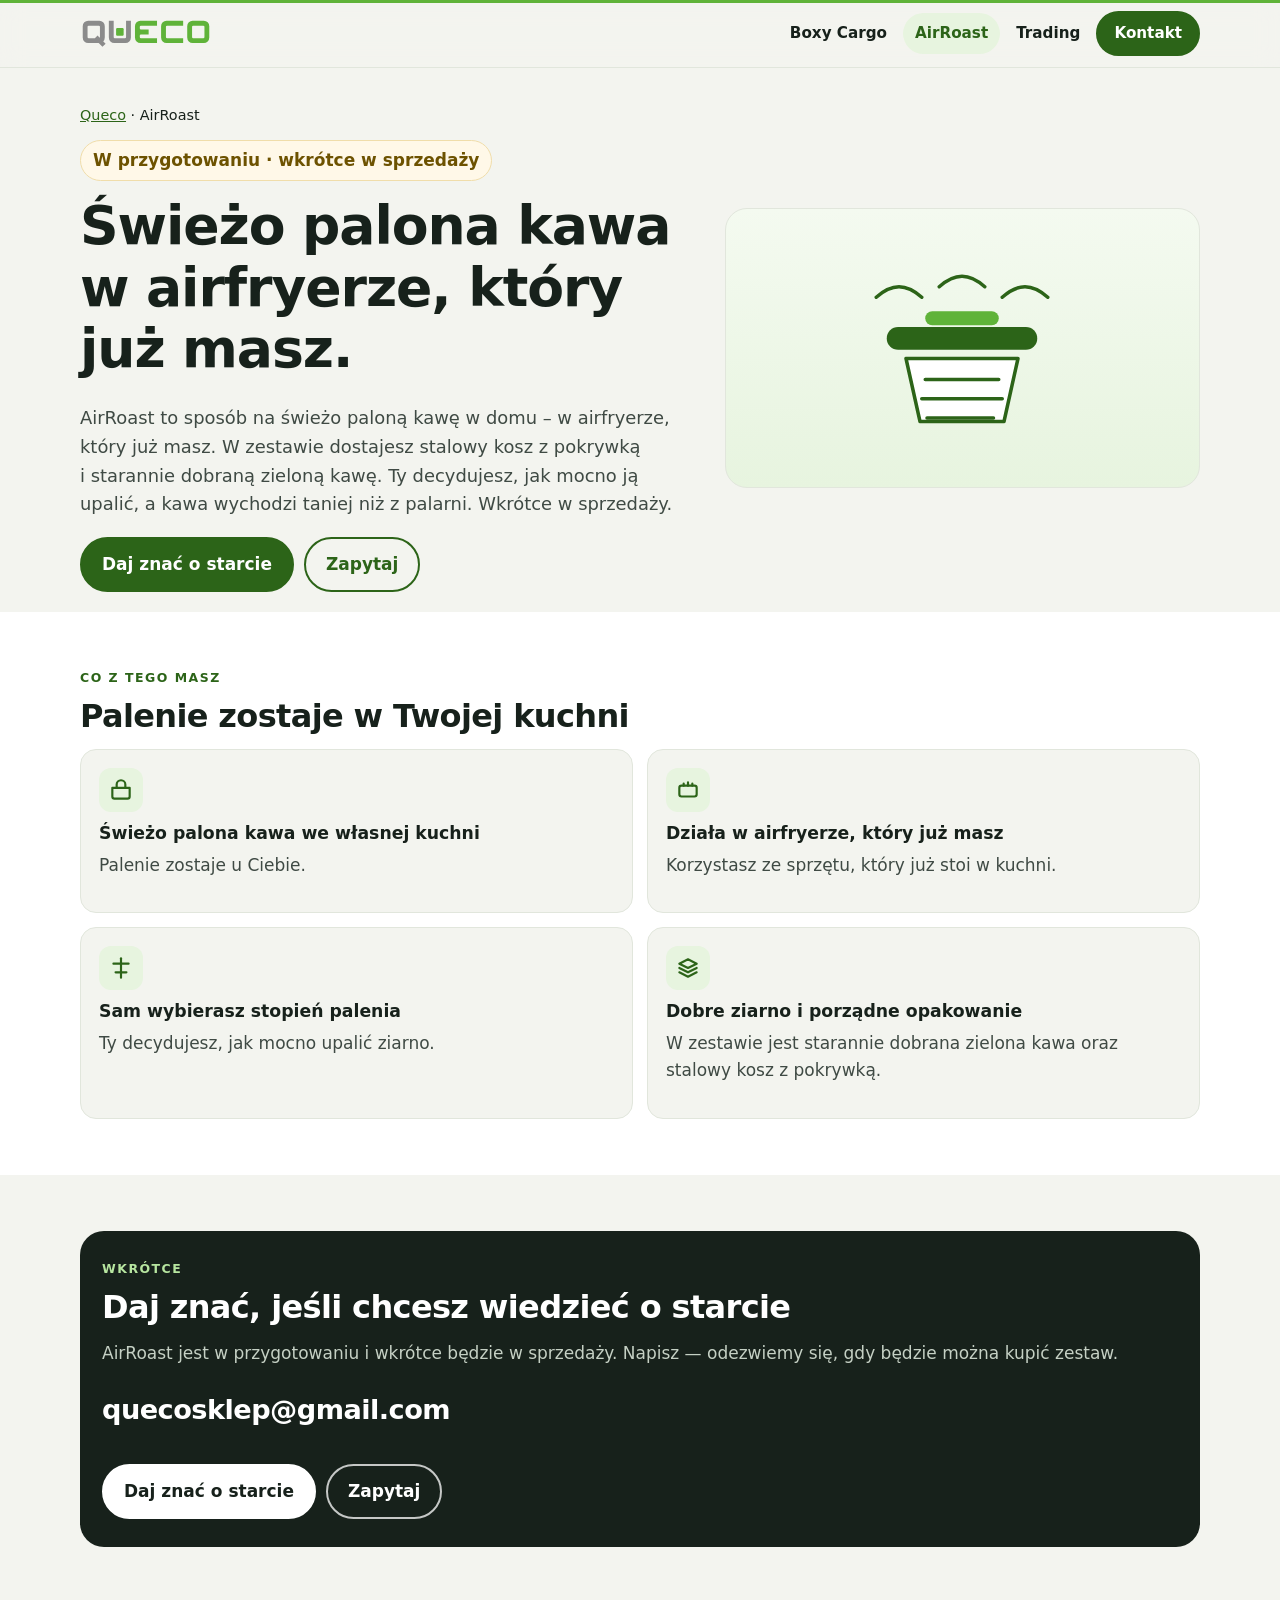
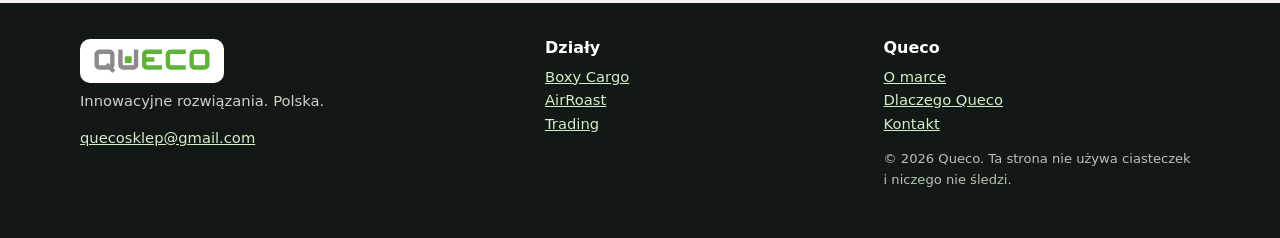
==== airroast.html @ 9209a08d "Przebuduj stronę na markę Queco Strona główna marki oraz trzy działy: Boxy Cargo z dotychczasową ofe" ====
<!doctype html>
<html lang="pl">
<head>
<meta charset="utf-8">
<meta name="viewport" content="width=device-width, initial-scale=1">
<title>AirRoast — świeżo palona kawa w airfryerze | Queco</title>
<meta name="description" content="AirRoast to sposób na świeżo paloną kawę w domu, w airfryerze, który już masz. Zestaw w przygotowaniu. Wkrótce w sprzedaży.">
<meta name="theme-color" content="#5fb339">
<link rel="icon" href="assets/favicon.svg" type="image/svg+xml">
<link rel="stylesheet" href="assets/site.css">
<link rel="canonical" href="https://premiumzadaszenia.github.io/queco/airroast.html">
<meta property="og:title" content="AirRoast | Queco">
<meta property="og:description" content="Świeżo palona kawa w airfryerze, który już masz. Dział w przygotowaniu.">
<meta property="og:url" content="https://premiumzadaszenia.github.io/queco/airroast.html">
<meta property="og:type" content="website">
<meta property="og:locale" content="pl_PL">
</head>
<body>
<!-- AirRoast: treść od właściciela. Nie dodawać cen, kosztów, dostawców, partnerów, wielkości partii, terminu startu ani logo, dopóki nie zostaną zatwierdzone. -->
<a class="skip" href="#tresc">Przejdź do treści</a>
<header class="site-header">
  <div class="wrap bar">
    <a class="brand" href="index.html" aria-label="Queco — strona główna"><img src="assets/logo.svg" alt="Queco" width="682" height="158"></a>
    <nav class="desk" aria-label="Działy">
      <a href="boxy-cargo.html">Boxy Cargo</a>
      <a href="airroast.html" aria-current="page">AirRoast</a>
      <a href="trading.html">Trading</a>
      <a class="nav-cta" href="index.html#kontakt">Kontakt</a>
    </nav>
    <details class="mob">
      <summary>Menu</summary>
      <nav aria-label="Działy">
        <a href="boxy-cargo.html">Boxy Cargo</a>
        <a href="airroast.html" aria-current="page">AirRoast</a>
        <a href="trading.html">Trading</a>
        <a href="index.html#kontakt">Kontakt</a>
      </nav>
    </details>
  </div>
</header>

<main id="tresc">
  <section class="hero">
    <div class="wrap hero-grid">
      <div>
        <p class="crumb small"><a href="index.html">Queco</a> · AirRoast</p>
        <p class="status">W przygotowaniu · wkrótce w sprzedaży</p>
        <h1>Świeżo palona kawa w&nbsp;airfryerze, który już masz.</h1>
        <p class="lead">AirRoast to sposób na świeżo paloną kawę w&nbsp;domu – w&nbsp;airfryerze, który już masz. W&nbsp;zestawie dostajesz stalowy kosz z&nbsp;pokrywką i&nbsp;starannie dobraną zieloną kawę. Ty decydujesz, jak mocno ją upalić, a&nbsp;kawa wychodzi taniej niż z&nbsp;palarni. Wkrótce w&nbsp;sprzedaży.</p>
        <div class="actions">
          <a class="btn" href="mailto:quecosklep@gmail.com?subject=AirRoast%20%E2%80%94%20daj%20zna%C4%87%20o%20starcie">Daj znać o starcie</a>
          <a class="btn btn-ghost" href="mailto:quecosklep@gmail.com?subject=AirRoast%20%E2%80%94%20pytanie">Zapytaj</a>
        </div>
      </div>
      <div class="sketch" aria-hidden="true">
        <svg viewBox="0 0 320 240">
          <path d="M62 62c18-16 34-16 52 0M134 50c18-16 34-16 52 0M206 62c18-16 34-16 52 0" fill="none" stroke="#2c6418" stroke-width="4" stroke-linecap="round"/>
          <rect x="118" y="78" width="84" height="16" rx="8" fill="#5fb339"/>
          <rect x="74" y="96" width="172" height="26" rx="13" fill="#2c6418"/>
          <path d="M96 132h128l-16 72H112z" fill="#fff" stroke="#2c6418" stroke-width="4" stroke-linejoin="round"/>
          <path d="M118 156h84M114 178h92M120 200h76" fill="none" stroke="#2c6418" stroke-width="4" stroke-linecap="round"/>
        </svg>
      </div>
    </div>
  </section>

  <section class="band">
    <div class="wrap">
      <p class="kicker">Co z tego masz</p>
      <h2>Palenie zostaje w&nbsp;Twojej kuchni</h2>
      <div class="benefits">
        <article class="card">
          <div class="ico"><svg viewBox="0 0 24 24" aria-hidden="true"><path d="M4 10h16v8a2 2 0 0 1-2 2H6a2 2 0 0 1-2-2z"/><path d="M8 10V7a4 4 0 0 1 8 0v3"/></svg></div>
          <h3>Świeżo palona kawa we własnej kuchni</h3>
          <p class="muted">Palenie zostaje u&nbsp;Ciebie.</p>
        </article>
        <article class="card">
          <div class="ico"><svg viewBox="0 0 24 24" aria-hidden="true"><rect x="4" y="8" width="16" height="10" rx="2"/><path d="M8 8V6M12 8V5M16 8V6"/></svg></div>
          <h3>Działa w&nbsp;airfryerze, który już masz</h3>
          <p class="muted">Korzystasz ze sprzętu, który już stoi w&nbsp;kuchni.</p>
        </article>
        <article class="card">
          <div class="ico"><svg viewBox="0 0 24 24" aria-hidden="true"><path d="M12 3v18"/><path d="M5 8h14"/><path d="M7 16h10"/></svg></div>
          <h3>Sam wybierasz stopień palenia</h3>
          <p class="muted">Ty decydujesz, jak mocno upalić ziarno.</p>
        </article>
        <article class="card">
          <div class="ico"><svg viewBox="0 0 24 24" aria-hidden="true"><path d="M4 8l8-4 8 4-8 4z"/><path d="M4 12l8 4 8-4"/><path d="M4 16l8 4 8-4"/></svg></div>
          <h3>Dobre ziarno i&nbsp;porządne opakowanie</h3>
          <p class="muted">W&nbsp;zestawie jest starannie dobrana zielona kawa oraz stalowy kosz z&nbsp;pokrywką.</p>
        </article>
      </div>
    </div>
  </section>

  <section id="start">
    <div class="wrap">
      <div class="contact-panel">
        <p class="kicker">Wkrótce</p>
        <h2>Daj znać, jeśli chcesz wiedzieć o&nbsp;starcie</h2>
        <p class="muted">AirRoast jest w&nbsp;przygotowaniu i&nbsp;wkrótce będzie w&nbsp;sprzedaży. Napisz — odezwiemy się, gdy będzie można kupić zestaw.</p>
        <a class="mail" href="mailto:quecosklep@gmail.com">quecosklep@gmail.com</a>
        <div class="actions">
          <a class="btn" href="mailto:quecosklep@gmail.com?subject=AirRoast%20%E2%80%94%20daj%20zna%C4%87%20o%20starcie">Daj znać o starcie</a>
          <a class="btn btn-ghost" href="mailto:quecosklep@gmail.com?subject=AirRoast%20%E2%80%94%20pytanie">Zapytaj</a>
        </div>
      </div>
    </div>
  </section>
</main>

<footer class="site-footer">
  <div class="wrap fgrid">
    <div>
      <a class="footer-logo" href="index.html" aria-label="Queco — strona główna"><img src="assets/logo.svg" alt="" width="682" height="158"></a>
      <p>Innowacyjne rozwiązania. Polska.</p>
      <p><a href="mailto:quecosklep@gmail.com">quecosklep@gmail.com</a></p>
    </div>
    <div>
      <h2>Działy</h2>
      <p><a href="boxy-cargo.html">Boxy Cargo</a><br><a href="airroast.html">AirRoast</a><br><a href="trading.html">Trading</a></p>
    </div>
    <div>
      <h2>Queco</h2>
      <p><a href="index.html#o-nas">O marce</a><br><a href="index.html#dlaczego">Dlaczego Queco</a><br><a href="index.html#kontakt">Kontakt</a></p>
      <p class="legal">© 2026 Queco. Ta strona nie używa ciasteczek i&nbsp;niczego nie śledzi.</p>
    </div>
  </div>
</footer>
</body>
</html>
---- assets/site.css ----
:root {
  --green: #5fb339;
  --green-d: #2c6418;
  --green-s: #e7f4df;
  --ink: #17211b;
  --muted: #3f4a44;
  --bg: #f3f4ef;
  --paper: #fff;
  --line: #e1e6dc;
  --warm: #fff8e8;
  --warn: #c48a00;
  --shadow: 0 16px 40px rgba(23, 33, 27, 0.08);
  --r: 16px;
  --header: 68px;
  --max: 1120px;
}

* { box-sizing: border-box; }
html { scroll-behavior: smooth; -webkit-text-size-adjust: 100%; }
body {
  margin: 0;
  font: 17px/1.6 system-ui, -apple-system, "Segoe UI", Roboto, Arial, sans-serif;
  color: var(--ink);
  background: var(--bg);
}
img { max-width: 100%; height: auto; display: block; }
a { color: var(--green-d); }
h1, h2, h3 { line-height: 1.15; margin: 0 0 0.45em; letter-spacing: -0.02em; }
h1 { font-size: clamp(2rem, 5vw, 3.35rem); font-weight: 780; }
h2 { font-size: clamp(1.45rem, 3vw, 2rem); font-weight: 760; }
h3 { font-size: 1.08rem; letter-spacing: 0; }
p { margin: 0 0 0.9em; }
ul { margin: 0 0 1em; padding-left: 1.15em; }
li + li { margin-top: 0.35em; }

.skip {
  position: absolute;
  left: 12px;
  top: -48px;
  background: #fff;
  color: var(--ink);
  padding: 8px 12px;
  border-radius: 8px;
  z-index: 50;
}
.skip:focus { top: 12px; }

.wrap { width: min(var(--max), calc(100% - 32px)); margin: 0 auto; }
.muted { color: var(--muted); }
.small { font-size: 0.9rem; }
.kicker {
  margin: 0 0 10px;
  color: var(--green-d);
  font-size: 0.78rem;
  font-weight: 750;
  letter-spacing: 0.12em;
  text-transform: uppercase;
}

.site-header {
  position: sticky;
  top: 0;
  z-index: 30;
  height: var(--header);
  background: rgba(243, 244, 239, 0.92);
  backdrop-filter: blur(12px);
  border-bottom: 1px solid var(--line);
  box-shadow: inset 0 3px 0 var(--green);
}
.bar {
  height: 100%;
  display: flex;
  align-items: center;
  justify-content: space-between;
  gap: 16px;
}
.brand { display: flex; align-items: center; }
.brand img { width: 132px; height: auto; }
.desk { display: flex; align-items: center; gap: 4px; }
.desk a, .mob nav a {
  color: var(--ink);
  text-decoration: none;
  font-weight: 650;
  font-size: 0.95rem;
  padding: 8px 12px;
  border-radius: 999px;
}
.desk a:hover, .mob nav a:hover { background: var(--green-s); }
.desk a[aria-current="page"], .mob nav a[aria-current="page"] { color: var(--green-d); background: var(--green-s); }
.nav-cta, .btn {
  display: inline-block;
  background: var(--green-d);
  color: #fff !important;
  text-decoration: none;
  font-weight: 750;
  border-radius: 999px;
  border: 2px solid var(--green-d);
}
.desk .nav-cta { padding: 8px 16px; }
.desk .nav-cta:hover, .btn:hover, .btn:focus-visible { background: #214f12; border-color: #214f12; }
.btn { padding: 12px 20px; }
.btn-ghost { background: transparent; color: var(--green-d) !important; }
.btn-ghost:hover, .btn-ghost:focus-visible { background: var(--green-s); color: var(--green-d) !important; border-color: var(--green-d); }
.actions { display: flex; flex-wrap: wrap; gap: 10px; margin-top: 18px; }

.mob { display: none; position: relative; }
.mob summary {
  list-style: none;
  cursor: pointer;
  font-weight: 750;
  padding: 8px 14px;
  min-height: 44px;
  display: grid;
  place-items: center;
  border: 1px solid var(--line);
  border-radius: 999px;
  background: #fff;
}
.mob summary::-webkit-details-marker { display: none; }
.mob nav {
  position: absolute;
  right: 0;
  top: calc(100% + 8px);
  background: #fff;
  border: 1px solid var(--line);
  border-radius: 14px;
  padding: 8px;
  min-width: 220px;
  box-shadow: var(--shadow);
  display: grid;
}
.mob nav a { padding: 12px 14px; }

.hero { padding: 36px 0 20px; }
.hero-grid, .split, .prod {
  display: grid;
  gap: 28px;
  align-items: center;
}
.lead { font-size: 1.12rem; color: var(--muted); max-width: 42rem; }
.photo {
  margin: 0;
  border-radius: 22px;
  overflow: hidden;
  background: #ddd;
  box-shadow: var(--shadow);
  position: relative;
}
.photo img { width: 100%; aspect-ratio: 4/5; object-fit: cover; }
.photo figcaption, .cap {
  position: absolute;
  left: 14px;
  bottom: 14px;
  background: rgba(255, 255, 255, 0.94);
  color: var(--ink);
  border-radius: 999px;
  padding: 6px 12px;
  font-size: 0.82rem;
  font-weight: 700;
}

section { padding: 56px 0; scroll-margin-top: 80px; }
.band { background: var(--paper); }

.about-grid { display: grid; gap: 28px; align-items: center; }
.mark {
  background: var(--paper);
  border: 1px solid var(--line);
  border-radius: 22px;
  padding: 28px 18px;
  text-align: center;
}
.mark svg { width: min(240px, 70%); height: auto; margin: 0 auto 8px; }
.word { font-weight: 850; font-size: clamp(1.8rem, 6vw, 2.6rem); letter-spacing: 0.02em; margin: 0 0 6px; }
.word .q { color: #6f6f6f; }
.word .e { color: #3d8f22; }

.tiles { display: grid; gap: 16px; }
.tile {
  display: flex;
  flex-direction: column;
  background: var(--paper);
  border: 1px solid var(--line);
  border-radius: 20px;
  overflow: hidden;
  color: inherit;
  text-decoration: none;
  min-height: 100%;
  box-shadow: 0 1px 0 rgba(23, 33, 27, 0.03);
}
.tile:hover, .tile:focus-visible { border-color: #b7d7a8; transform: translateY(-2px); box-shadow: var(--shadow); }
.tile-media {
  position: relative;
  height: 200px;
  background: var(--green-s);
  display: grid;
  place-items: center;
  padding: 18px;
}
.tile-media.photo-fill { display: block; padding: 0; overflow: hidden; }
.tile-media.photo-fill picture,
.tile-media.photo-fill img { display: block; width: 100%; height: 200px; object-fit: cover; }
.tile-media .badge { position: absolute; top: 12px; left: 12px; z-index: 1; }
.tile-media svg { width: 96px; height: 96px; }
.tile-body { padding: 18px 18px 20px; display: flex; flex-direction: column; gap: 8px; flex: 1; }
.tile-body h3 { margin: 0; font-size: 1.25rem; }
.tile-body p { margin: 0; color: var(--muted); flex: 1; }
.more { font-weight: 750; color: var(--green-d); }
.badge {
  display: inline-block;
  background: #fff;
  color: var(--green-d);
  border-radius: 999px;
  padding: 4px 10px;
  font-size: 0.75rem;
  font-weight: 800;
  letter-spacing: 0.06em;
  text-transform: uppercase;
}
.chips { display: flex; flex-wrap: wrap; gap: 6px; margin-top: 4px; }
.chips span, .tags li {
  background: var(--bg);
  border: 1px solid var(--line);
  border-radius: 999px;
  padding: 3px 10px;
  font-size: 0.82rem;
}
.tags { display: flex; flex-wrap: wrap; gap: 8px; margin: 16px 0 0; padding: 0; list-style: none; }
.tags li { margin: 0; }

.why { display: grid; gap: 14px; }
.why article, .card, .var, .cat {
  background: var(--paper);
  border: 1px solid var(--line);
  border-radius: var(--r);
  padding: 18px;
}
.band .card { background: var(--bg); }
.num {
  display: block;
  font-weight: 800;
  color: var(--green-d);
  letter-spacing: 0.08em;
  margin-bottom: 8px;
}
.ico {
  width: 44px;
  height: 44px;
  border-radius: 12px;
  background: var(--green-s);
  display: grid;
  place-items: center;
  margin-bottom: 12px;
}
.ico svg { width: 26px; height: 26px; stroke: var(--green-d); fill: none; stroke-width: 2; stroke-linecap: round; stroke-linejoin: round; }

.contact-panel {
  background: var(--ink);
  color: #e7eee4;
  border-radius: 24px;
  padding: 28px 22px;
}
.contact-panel h2, .contact-panel a { color: #fff; }
.contact-panel .kicker { color: #b7e6a0; }
.contact-panel .muted { color: #c5d0c4; }
.contact-panel .btn { background: #fff; color: var(--ink) !important; border-color: #fff; }
.contact-panel .btn:hover, .contact-panel .btn:focus-visible { background: var(--green-s); border-color: var(--green-s); color: var(--ink) !important; }
.contact-panel .btn-ghost { background: transparent; color: #fff !important; border-color: rgba(255, 255, 255, 0.75); }
.contact-panel .btn-ghost:hover, .contact-panel .btn-ghost:focus-visible { background: #fff; color: var(--ink) !important; border-color: #fff; }
.mail {
  display: inline-block;
  margin: 6px 0 14px;
  font-size: clamp(1.25rem, 3vw, 1.7rem);
  font-weight: 780;
  letter-spacing: -0.02em;
  text-decoration: none;
  overflow-wrap: anywhere;
}
.topic-links { display: flex; flex-wrap: wrap; gap: 8px; }
.topic-links a {
  text-decoration: none;
  background: transparent;
  color: #fff !important;
  border: 1px solid rgba(255, 255, 255, 0.35);
  border-radius: 999px;
  padding: 10px 14px;
  font-weight: 700;
  font-size: 0.92rem;
}
.topic-links a:hover, .topic-links a:focus-visible { background: #fff; color: var(--ink) !important; }

.site-footer { background: #121815; color: #c9d3c8; padding: 36px 0; font-size: 0.92rem; }
.site-footer a { color: #d7ecc8; }
.site-footer h2 { color: #fff; font-size: 1rem; letter-spacing: 0; }
.fgrid { display: grid; gap: 22px; }
.footer-logo { display: inline-block; background: #fff; border-radius: 10px; padding: 8px 12px; }
.footer-logo img { width: 120px; height: auto; }
.legal { font-size: 0.82rem; color: #b7c2b6; }

.cards, .vars, .cats, .benefits { display: grid; gap: 14px; }
.gal { display: grid; grid-template-columns: 1fr 1fr; gap: 12px; }
.gal figure { margin: 0; background: #fff; border: 1px solid var(--line); border-radius: var(--r); overflow: hidden; }
.gal img { width: 100%; aspect-ratio: 1; object-fit: cover; }
.gal figcaption { font-size: 0.82rem; color: var(--muted); padding: 8px 10px; }
.spec, .fit { width: 100%; border-collapse: collapse; background: #fff; }
.spec { border: 1px solid var(--line); border-radius: var(--r); overflow: hidden; }
.spec th, .spec td, .fit th, .fit td { text-align: left; padding: 10px 12px; border-bottom: 1px solid #eef1ec; vertical-align: top; }
.spec th { width: 38%; font-weight: 650; color: var(--muted); }
.tw { overflow-x: auto; -webkit-overflow-scrolling: touch; border-radius: var(--r); border: 1px solid var(--line); background: #fff; }
.fit { min-width: 640px; font-size: 0.95rem; }
.fit thead th { background: #eef5ea; font-size: 0.84rem; }
code {
  font: 650 0.86rem/1.3 ui-monospace, SFMono-Regular, Menlo, Consolas, monospace;
  background: #eef5ea;
  padding: 2px 6px;
  border-radius: 6px;
  white-space: nowrap;
}
.var.best { border-color: var(--green); }
.price { display: grid; grid-template-columns: 1fr 1fr; gap: 10px; margin-top: 12px; }
.price div { background: var(--bg); border: 1px solid var(--line); border-radius: 12px; padding: 12px; }
.price b { display: block; font-size: 1.35rem; }
.note { background: var(--warm); border-left: 4px solid var(--warn); padding: 12px 14px; border-radius: 8px; }
.measure { margin-top: 16px; background: var(--green-d); color: #fff; border-radius: var(--r); padding: 16px 18px; font-weight: 700; }
.status {
  display: inline-flex;
  align-items: center;
  gap: 8px;
  background: var(--warm);
  border: 1px solid #f0ddaa;
  color: #6d5200;
  font-weight: 750;
  border-radius: 999px;
  padding: 6px 12px;
  margin-bottom: 14px;
}
.sketch {
  background: linear-gradient(180deg, #f4faf0, #e7f4df);
  border: 1px solid var(--line);
  border-radius: 22px;
  min-height: 280px;
  display: grid;
  place-items: center;
  padding: 24px;
}
.sketch svg { width: min(280px, 100%); height: auto; }
.cat h3 { margin-bottom: 0.35em; }
ol.steps { padding-left: 1.2em; }
ol.steps li { margin-bottom: 8px; }

@media (max-width: 760px) {
  .desk { display: none; }
  .mob { display: block; }
  .hero { padding-top: 22px; }
  section { padding: 42px 0; }
  .price { grid-template-columns: 1fr; }
  .gal { grid-template-columns: 1fr; }
  code { white-space: normal; }
  .tw { border: 0; background: none; overflow: visible; }
  .fit { min-width: 0; }
  .fit thead { display: none; }
  .fit tr { display: block; background: #fff; border: 1px solid var(--line); border-radius: var(--r); margin-bottom: 10px; padding: 6px 0; }
  .fit td { display: grid; grid-template-columns: 92px 1fr; gap: 8px; border: 0; padding: 6px 14px; }
  .fit td::before { content: attr(data-l); font-weight: 700; color: var(--muted); font-size: 0.8rem; }
}

@media (min-width: 761px) {
  .hero-grid, .about-grid, .split { grid-template-columns: 1.12fr 0.88fr; gap: 40px; }
  .prod { grid-template-columns: 1.05fr 0.95fr; align-items: start; }
  .why { grid-template-columns: 1fr 1fr; }
  .cards, .benefits { grid-template-columns: repeat(3, 1fr); }
  .benefits { grid-template-columns: 1fr 1fr; }
  .vars, .cats { grid-template-columns: 1fr 1fr; }
  .fgrid { grid-template-columns: 1.4fr 1fr 1fr; }
}

@media (min-width: 980px) {
  .tiles { grid-template-columns: repeat(3, 1fr); }
  .why { grid-template-columns: repeat(4, 1fr); }
  .cards { grid-template-columns: repeat(3, 1fr); }
}

@media (prefers-reduced-motion: reduce) {
  html { scroll-behavior: auto; }
  .tile:hover, .tile:focus-visible { transform: none; }
}

:focus-visible { outline: 3px solid var(--green); outline-offset: 2px; }
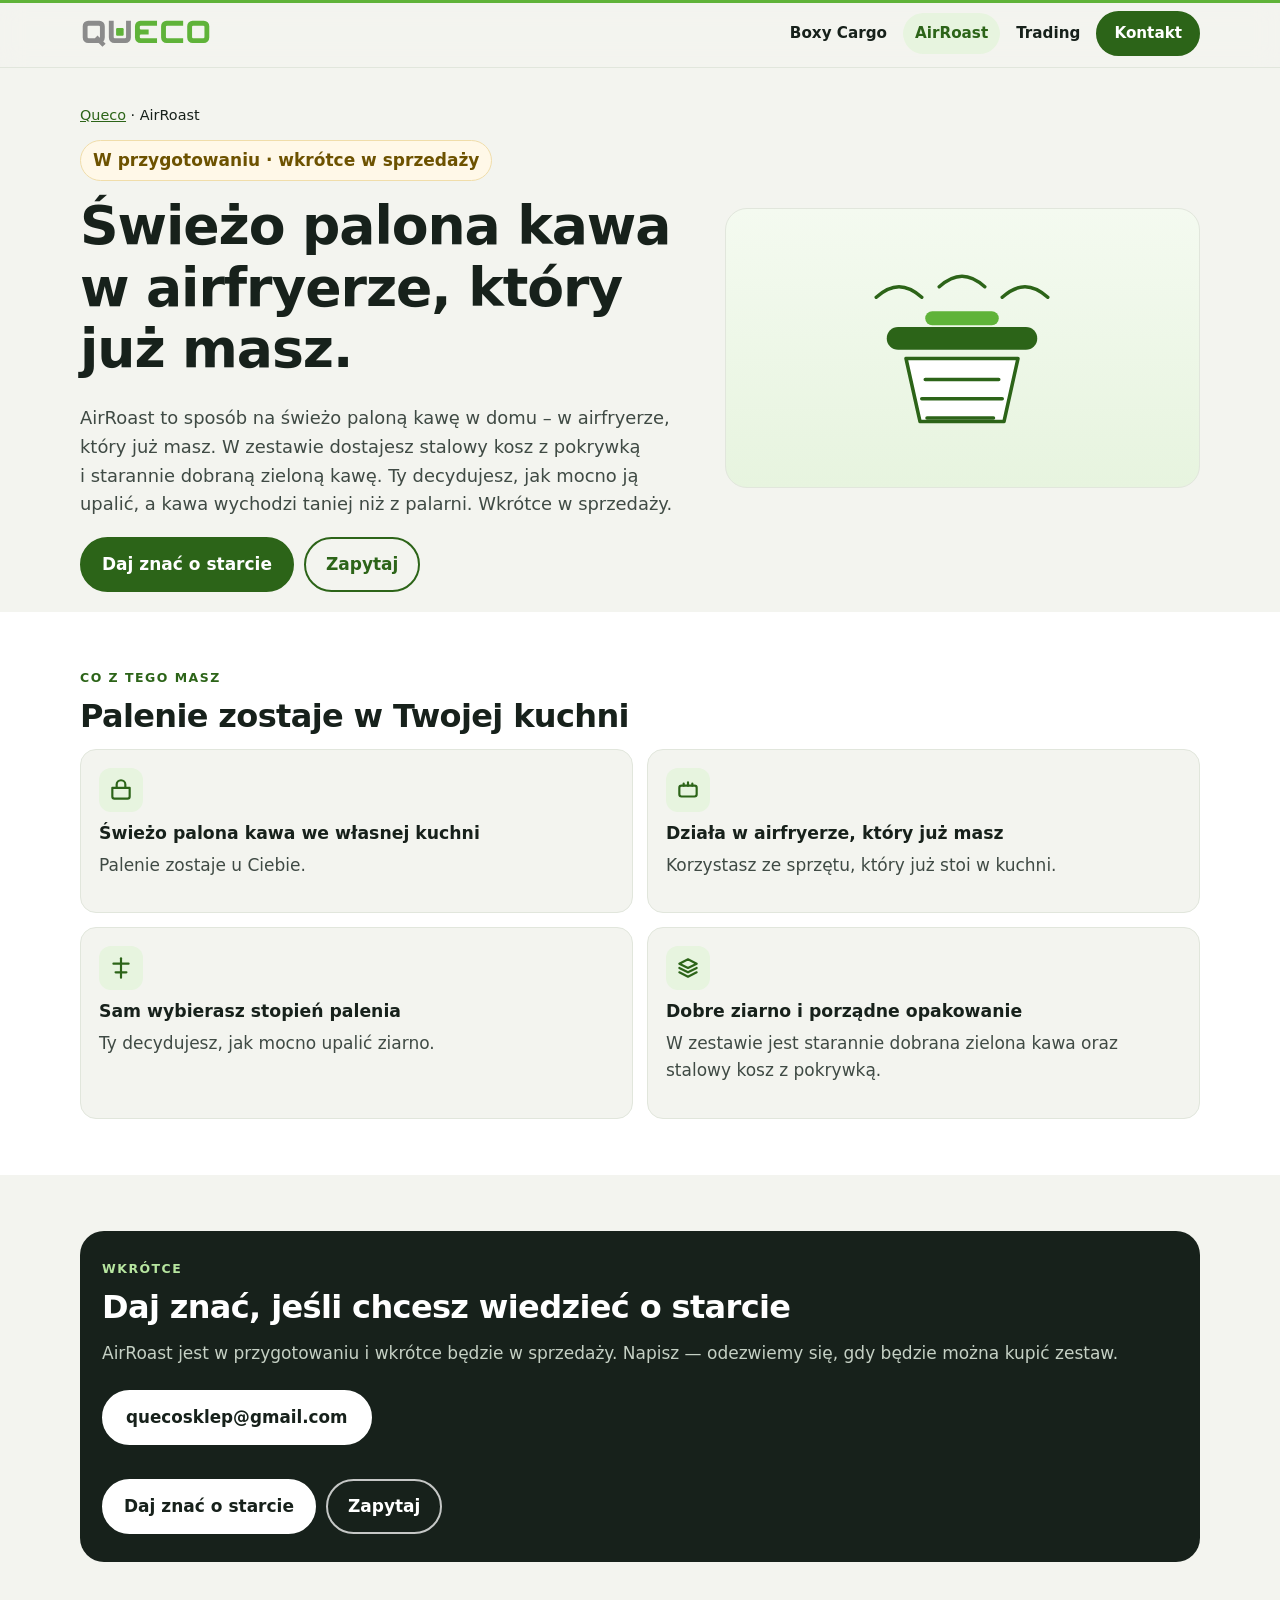
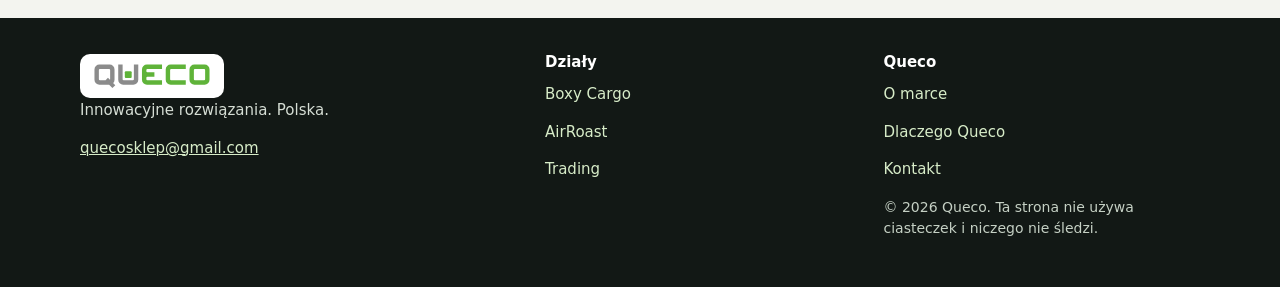
==== commit 68e5b046: "Popraw kontakt, kartę QU+ECO, stopkę i menu mobilne E-mail w kontakcie jest głównym przyciskiem mail" ====
--- a/airroast.html
+++ b/airroast.html
@@ -27,15 +27,16 @@
       <a href="trading.html">Trading</a>
       <a class="nav-cta" href="index.html#kontakt">Kontakt</a>
     </nav>
-    <details class="mob">
-      <summary>Menu</summary>
-      <nav aria-label="Działy">
+    <div class="mob">
+      <button class="nav-toggle" type="button" aria-expanded="false" aria-controls="menu-mobilne">Menu</button>
+      <nav id="menu-mobilne" class="mob-nav" hidden aria-label="Działy">
         <a href="boxy-cargo.html">Boxy Cargo</a>
         <a href="airroast.html" aria-current="page">AirRoast</a>
         <a href="trading.html">Trading</a>
         <a href="index.html#kontakt">Kontakt</a>
+        <button class="nav-close" type="button">Zamknij</button>
       </nav>
-    </details>
+    </div>
   </div>
 </header>
 
@@ -114,18 +115,27 @@
     <div>
       <a class="footer-logo" href="index.html" aria-label="Queco — strona główna"><img src="assets/logo.svg" alt="" width="682" height="158"></a>
       <p>Innowacyjne rozwiązania. Polska.</p>
-      <p><a href="mailto:quecosklep@gmail.com">quecosklep@gmail.com</a></p>
+      <p><a class="footer-hit" href="mailto:quecosklep@gmail.com">quecosklep@gmail.com</a></p>
     </div>
     <div>
       <h2>Działy</h2>
-      <p><a href="boxy-cargo.html">Boxy Cargo</a><br><a href="airroast.html">AirRoast</a><br><a href="trading.html">Trading</a></p>
+      <ul class="footer-links">
+        <li><a href="boxy-cargo.html">Boxy Cargo</a></li>
+        <li><a href="airroast.html">AirRoast</a></li>
+        <li><a href="trading.html">Trading</a></li>
+      </ul>
     </div>
     <div>
       <h2>Queco</h2>
-      <p><a href="index.html#o-nas">O marce</a><br><a href="index.html#dlaczego">Dlaczego Queco</a><br><a href="index.html#kontakt">Kontakt</a></p>
+      <ul class="footer-links">
+        <li><a href="index.html#o-nas">O marce</a></li>
+        <li><a href="index.html#dlaczego">Dlaczego Queco</a></li>
+        <li><a href="index.html#kontakt">Kontakt</a></li>
+      </ul>
       <p class="legal">© 2026 Queco. Ta strona nie używa ciasteczek i&nbsp;niczego nie śledzi.</p>
     </div>
   </div>
 </footer>
+<script src="assets/nav.js"></script>
 </body>
 </html>
--- a/assets/site.css
+++ b/assets/site.css
@@ -104,20 +104,20 @@
 .actions { display: flex; flex-wrap: wrap; gap: 10px; margin-top: 18px; }
 
 .mob { display: none; position: relative; }
-.mob summary {
-  list-style: none;
+.nav-toggle {
   cursor: pointer;
+  font: inherit;
   font-weight: 750;
-  padding: 8px 14px;
+  padding: 8px 16px;
   min-height: 44px;
-  display: grid;
-  place-items: center;
-  border: 1px solid var(--line);
-  border-radius: 999px;
-  background: #fff;
-}
-.mob summary::-webkit-details-marker { display: none; }
-.mob nav {
+  min-width: 44px;
+  border: 1px solid var(--line);
+  border-radius: 999px;
+  background: #fff;
+  color: var(--ink);
+}
+.nav-toggle:hover, .nav-toggle:focus-visible { background: var(--green-s); border-color: #b7d7a8; }
+.mob-nav {
   position: absolute;
   right: 0;
   top: calc(100% + 8px);
@@ -127,9 +127,29 @@
   padding: 8px;
   min-width: 220px;
   box-shadow: var(--shadow);
-  display: grid;
-}
-.mob nav a { padding: 12px 14px; }
+  z-index: 40;
+}
+.mob-nav[hidden] { display: none; }
+.mob-nav:not([hidden]) { display: grid; }
+.mob-nav a, .nav-close {
+  padding: 10px 14px;
+  min-height: 44px;
+  display: flex;
+  align-items: center;
+  border-radius: 10px;
+}
+.nav-close {
+  margin-top: 4px;
+  width: 100%;
+  border: 0;
+  background: var(--bg);
+  font: inherit;
+  font-weight: 750;
+  color: var(--ink);
+  cursor: pointer;
+  text-align: left;
+}
+.nav-close:hover, .nav-close:focus-visible { background: var(--green-s); }
 
 .hero { padding: 36px 0 20px; }
 .hero-grid, .split, .prod {
@@ -268,34 +288,59 @@
 .contact-panel .btn-ghost { background: transparent; color: #fff !important; border-color: rgba(255, 255, 255, 0.75); }
 .contact-panel .btn-ghost:hover, .contact-panel .btn-ghost:focus-visible { background: #fff; color: var(--ink) !important; border-color: #fff; }
 .mail {
-  display: inline-block;
-  margin: 6px 0 14px;
-  font-size: clamp(1.25rem, 3vw, 1.7rem);
+  display: inline-flex;
+  align-items: center;
+  justify-content: center;
+  margin: 8px 0 16px;
+  min-height: 52px;
+  padding: 12px 22px;
+  background: #fff;
+  color: var(--ink) !important;
+  border: 2px solid #fff;
+  border-radius: 999px;
   font-weight: 780;
-  letter-spacing: -0.02em;
+  font-size: 1.05rem;
+  letter-spacing: 0;
   text-decoration: none;
+  text-align: center;
   overflow-wrap: anywhere;
+}
+.mail:hover, .mail:focus-visible {
+  background: var(--green-s);
+  border-color: var(--green);
+  color: var(--ink) !important;
 }
 .topic-links { display: flex; flex-wrap: wrap; gap: 8px; }
 .topic-links a {
   text-decoration: none;
   background: transparent;
   color: #fff !important;
-  border: 1px solid rgba(255, 255, 255, 0.35);
-  border-radius: 999px;
-  padding: 10px 14px;
+  border: 2px solid rgba(255, 255, 255, 0.55);
+  border-radius: 999px;
+  padding: 10px 16px;
+  min-height: 44px;
+  display: inline-flex;
+  align-items: center;
   font-weight: 700;
-  font-size: 0.92rem;
-}
-.topic-links a:hover, .topic-links a:focus-visible { background: #fff; color: var(--ink) !important; }
-
-.site-footer { background: #121815; color: #c9d3c8; padding: 36px 0; font-size: 0.92rem; }
-.site-footer a { color: #d7ecc8; }
-.site-footer h2 { color: #fff; font-size: 1rem; letter-spacing: 0; }
+  font-size: 0.95rem;
+}
+.topic-links a:hover, .topic-links a:focus-visible {
+  background: #fff;
+  color: var(--ink) !important;
+  border-color: #fff;
+}
+
+.site-footer { background: #121815; color: #d5ddd4; padding: 36px 0; font-size: 15px; }
+.site-footer a { color: #d7ecc8; text-decoration-thickness: 1px; }
+.site-footer a:hover, .site-footer a:focus-visible { color: #fff; text-decoration: underline; }
+.footer-logo:hover, .footer-logo:focus-visible { text-decoration: none; }
+.site-footer h2 { color: #fff; font-size: 15px; letter-spacing: 0; }
 .fgrid { display: grid; gap: 22px; }
-.footer-logo { display: inline-block; background: #fff; border-radius: 10px; padding: 8px 12px; }
+.footer-logo { display: inline-flex; align-items: center; background: #fff; border-radius: 10px; padding: 8px 12px; min-height: 44px; }
 .footer-logo img { width: 120px; height: auto; }
-.legal { font-size: 0.82rem; color: #b7c2b6; }
+.footer-links { list-style: none; margin: 0 0 12px; padding: 0; }
+.footer-links a { display: inline-block; padding: 4px 0; text-decoration: none; }
+.legal { font-size: 14px; line-height: 1.5; color: #c5d0c4; }
 
 .cards, .vars, .cats, .benefits { display: grid; gap: 14px; }
 .gal { display: grid; grid-template-columns: 1fr 1fr; gap: 12px; }
@@ -348,11 +393,26 @@
 ol.steps { padding-left: 1.2em; }
 ol.steps li { margin-bottom: 8px; }
 
-@media (max-width: 760px) {
+@media (max-width: 767px) {
   .desk { display: none; }
   .mob { display: block; }
   .hero { padding-top: 22px; }
   section { padding: 42px 0; }
+  #o-nas .mark {
+    width: 55%;
+    max-width: 200px;
+    margin-inline: auto;
+    padding: 12px 12px 14px;
+  }
+  #o-nas .mark svg { width: 108px; }
+  #o-nas .word { font-size: 1.15rem; }
+  .mail { display: flex; width: 100%; }
+  .footer-links a, .site-footer .footer-hit, .site-footer .footer-logo {
+    display: flex;
+    align-items: center;
+    min-height: 44px;
+  }
+  .footer-links a { padding: 8px 0; }
   .price { grid-template-columns: 1fr; }
   .gal { grid-template-columns: 1fr; }
   code { white-space: normal; }
@@ -364,7 +424,7 @@
   .fit td::before { content: attr(data-l); font-weight: 700; color: var(--muted); font-size: 0.8rem; }
 }
 
-@media (min-width: 761px) {
+@media (min-width: 768px) {
   .hero-grid, .about-grid, .split { grid-template-columns: 1.12fr 0.88fr; gap: 40px; }
   .prod { grid-template-columns: 1.05fr 0.95fr; align-items: start; }
   .why { grid-template-columns: 1fr 1fr; }
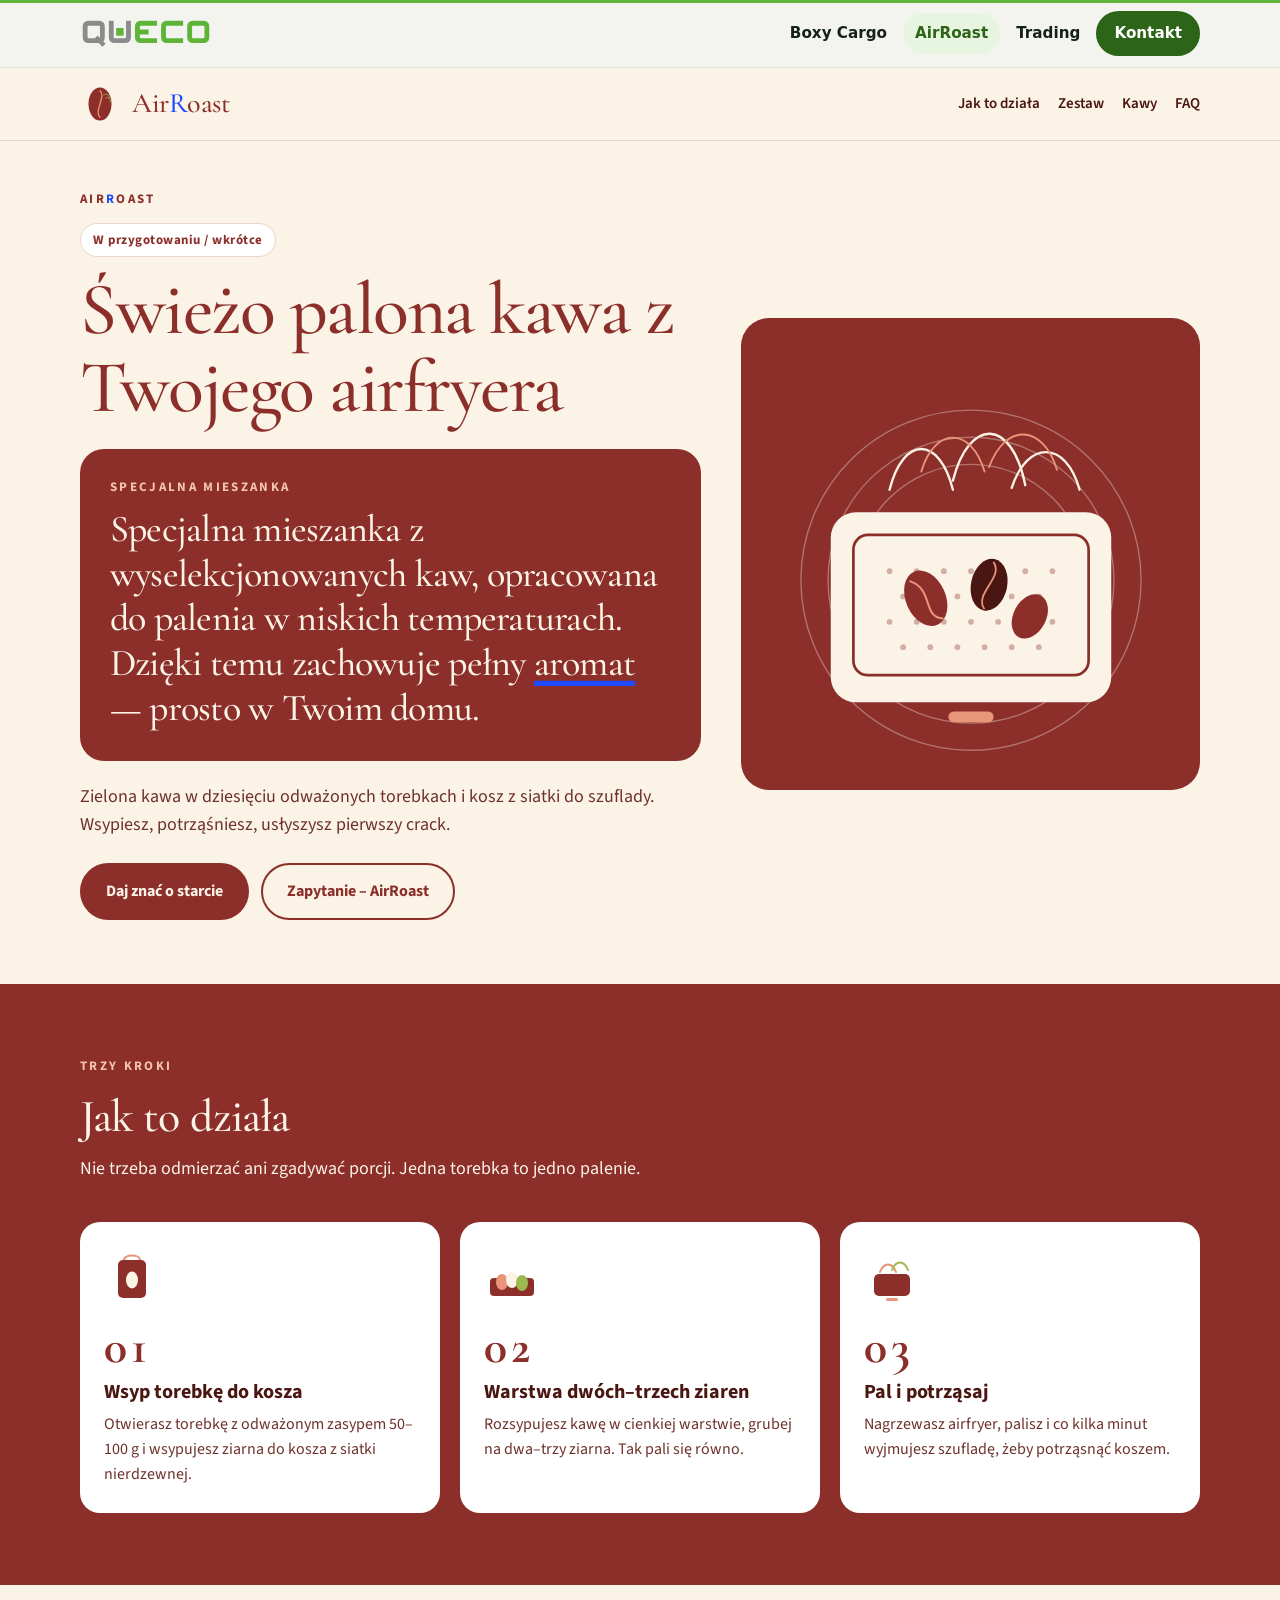
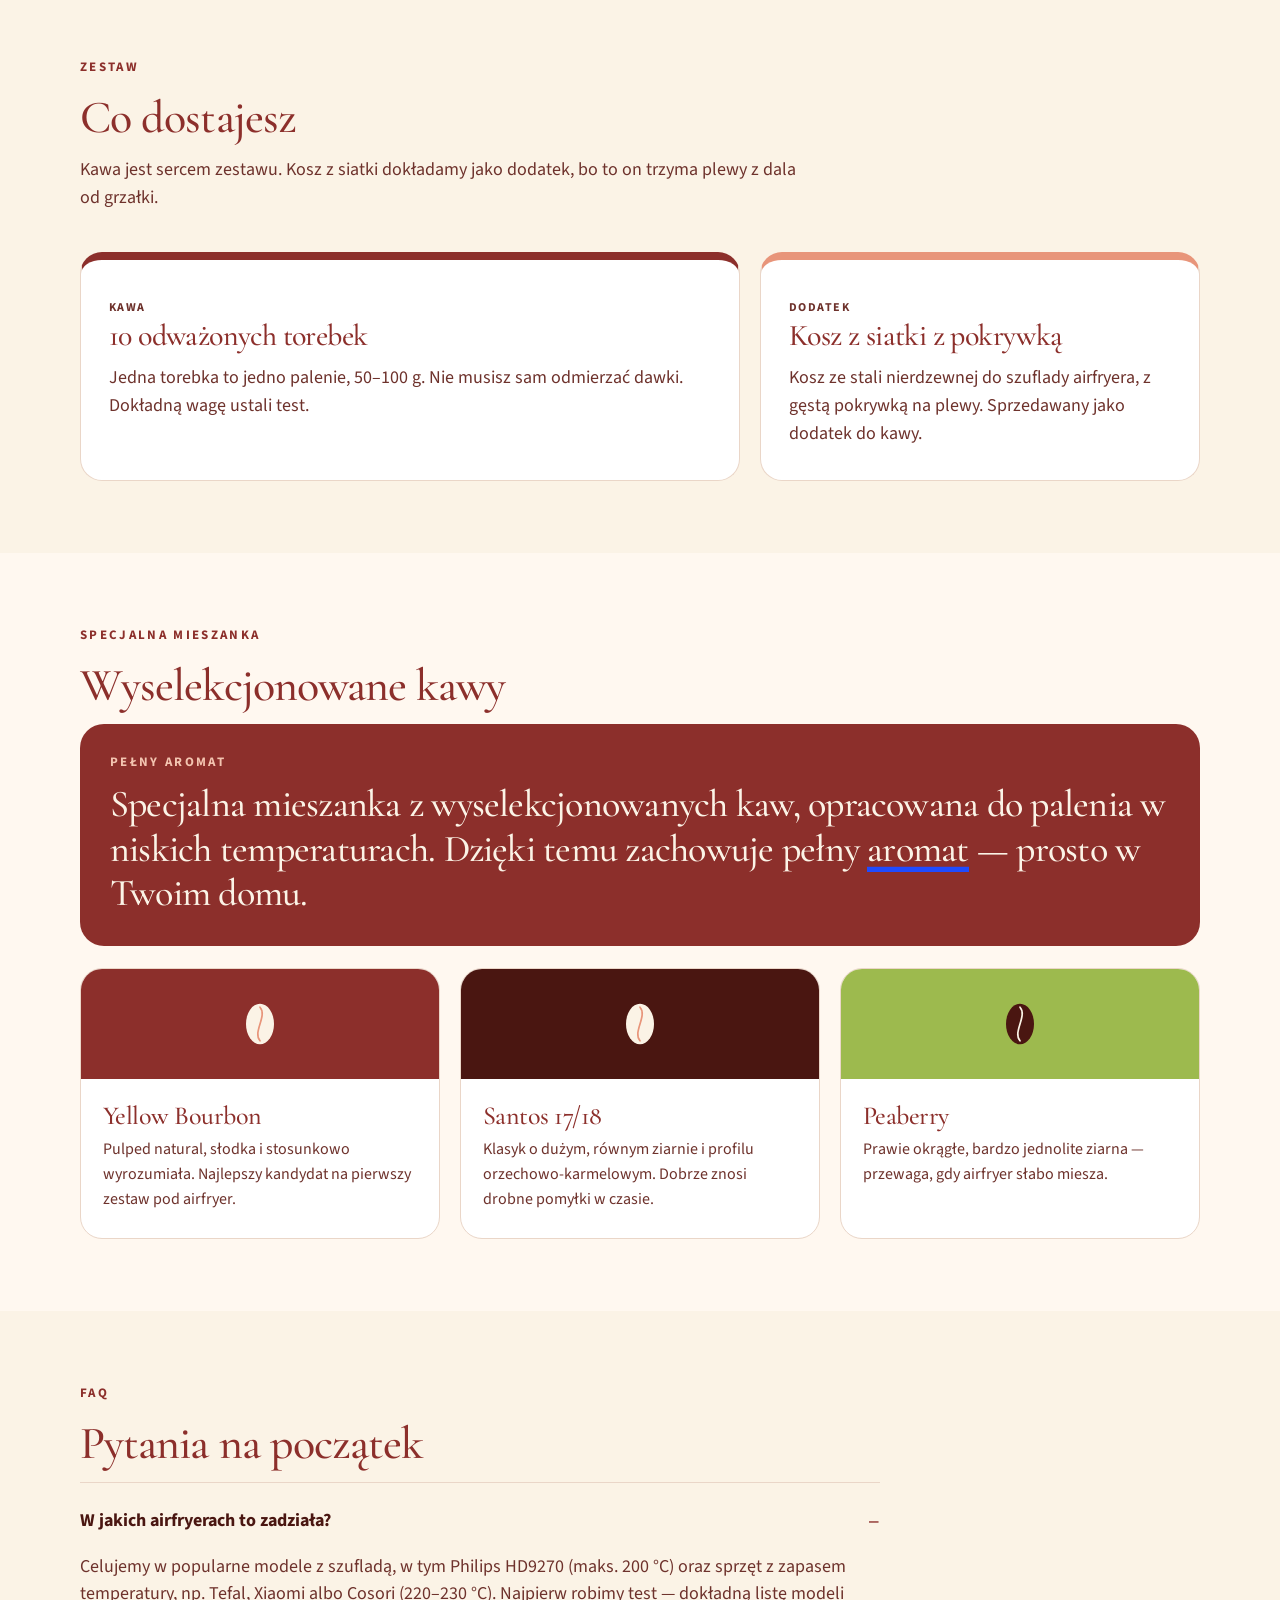
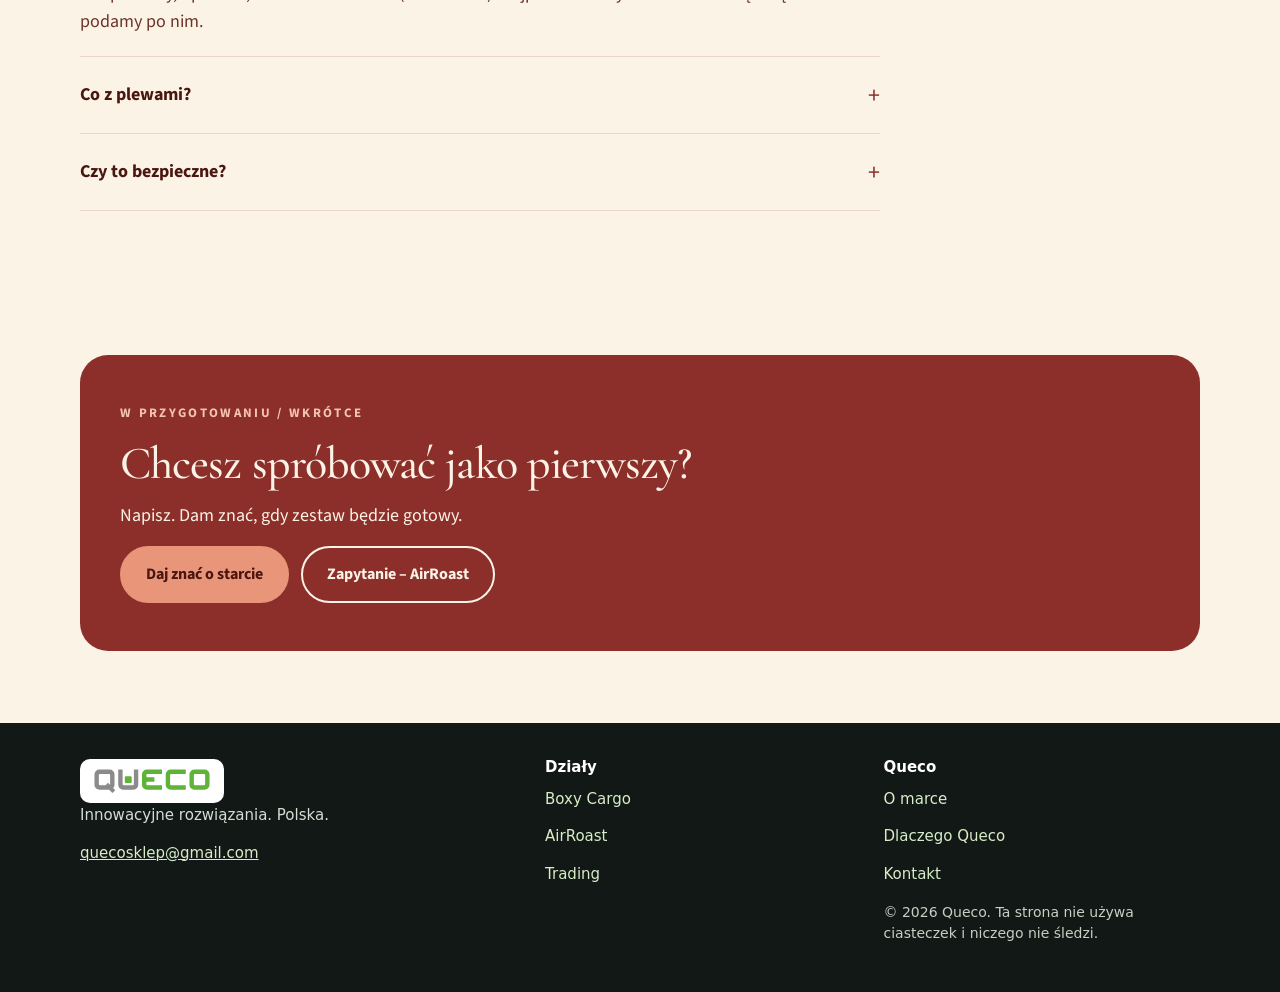
==== commit 7415239c: "Oprzyj podstronę AirRoast na szkicu właściciela Paleta, logo i treść szkicu PL wchodzą na stronę dzi" ====
--- a/airroast.html
+++ b/airroast.html
@@ -3,20 +3,20 @@
 <head>
 <meta charset="utf-8">
 <meta name="viewport" content="width=device-width, initial-scale=1">
-<title>AirRoast — świeżo palona kawa w airfryerze | Queco</title>
-<meta name="description" content="AirRoast to sposób na świeżo paloną kawę w domu, w airfryerze, który już masz. Zestaw w przygotowaniu. Wkrótce w sprzedaży.">
-<meta name="theme-color" content="#5fb339">
+<title>AirRoast — świeżo palona kawa z Twojego airfryera | Queco</title>
+<meta name="description" content="AirRoast: świeżo palona kawa z Twojego airfryera. Specjalna mieszanka i kosz z siatki. W przygotowaniu, wkrótce.">
+<meta name="theme-color" content="#8C2F2B">
 <link rel="icon" href="assets/favicon.svg" type="image/svg+xml">
 <link rel="stylesheet" href="assets/site.css">
+<link rel="stylesheet" href="assets/airroast/airroast.css">
 <link rel="canonical" href="https://premiumzadaszenia.github.io/queco/airroast.html">
-<meta property="og:title" content="AirRoast | Queco">
-<meta property="og:description" content="Świeżo palona kawa w airfryerze, który już masz. Dział w przygotowaniu.">
+<meta property="og:title" content="AirRoast — świeżo palona kawa z Twojego airfryera | Queco">
+<meta property="og:description" content="Specjalna mieszanka do palenia w airfryerze i kosz z siatki. W przygotowaniu, wkrótce.">
 <meta property="og:url" content="https://premiumzadaszenia.github.io/queco/airroast.html">
 <meta property="og:type" content="website">
 <meta property="og:locale" content="pl_PL">
 </head>
 <body>
-<!-- AirRoast: treść od właściciela. Nie dodawać cen, kosztów, dostawców, partnerów, wielkości partii, terminu startu ani logo, dopóki nie zostaną zatwierdzone. -->
 <a class="skip" href="#tresc">Przejdź do treści</a>
 <header class="site-header">
   <div class="wrap bar">
@@ -40,70 +40,197 @@
   </div>
 </header>
 
-<main id="tresc">
-  <section class="hero">
-    <div class="wrap hero-grid">
-      <div>
-        <p class="crumb small"><a href="index.html">Queco</a> · AirRoast</p>
-        <p class="status">W przygotowaniu · wkrótce w sprzedaży</p>
-        <h1>Świeżo palona kawa w&nbsp;airfryerze, który już masz.</h1>
-        <p class="lead">AirRoast to sposób na świeżo paloną kawę w&nbsp;domu – w&nbsp;airfryerze, który już masz. W&nbsp;zestawie dostajesz stalowy kosz z&nbsp;pokrywką i&nbsp;starannie dobraną zieloną kawę. Ty decydujesz, jak mocno ją upalić, a&nbsp;kawa wychodzi taniej niż z&nbsp;palarni. Wkrótce w&nbsp;sprzedaży.</p>
-        <div class="actions">
-          <a class="btn" href="mailto:quecosklep@gmail.com?subject=AirRoast%20%E2%80%94%20daj%20zna%C4%87%20o%20starcie">Daj znać o starcie</a>
-          <a class="btn btn-ghost" href="mailto:quecosklep@gmail.com?subject=AirRoast%20%E2%80%94%20pytanie">Zapytaj</a>
-        </div>
-      </div>
-      <div class="sketch" aria-hidden="true">
-        <svg viewBox="0 0 320 240">
-          <path d="M62 62c18-16 34-16 52 0M134 50c18-16 34-16 52 0M206 62c18-16 34-16 52 0" fill="none" stroke="#2c6418" stroke-width="4" stroke-linecap="round"/>
-          <rect x="118" y="78" width="84" height="16" rx="8" fill="#5fb339"/>
-          <rect x="74" y="96" width="172" height="26" rx="13" fill="#2c6418"/>
-          <path d="M96 132h128l-16 72H112z" fill="#fff" stroke="#2c6418" stroke-width="4" stroke-linejoin="round"/>
-          <path d="M118 156h84M114 178h92M120 200h76" fill="none" stroke="#2c6418" stroke-width="4" stroke-linecap="round"/>
-        </svg>
-      </div>
-    </div>
-  </section>
-
-  <section class="band">
-    <div class="wrap">
-      <p class="kicker">Co z tego masz</p>
-      <h2>Palenie zostaje w&nbsp;Twojej kuchni</h2>
-      <div class="benefits">
+<main class="ar" id="tresc">
+  <div class="ar-bar">
+    <div class="wrap ar-bar-inner">
+      <a class="ar-logo" href="#top">
+        <img src="assets/airroast/icon.svg" alt="" width="40" height="40">
+        <span>Air<span class="accent-r">R</span>oast</span>
+      </a>
+      <nav class="ar-links" aria-label="Na tej stronie">
+        <a href="#jak">Jak to działa</a>
+        <a href="#zestaw">Zestaw</a>
+        <a href="#kawy">Kawy</a>
+        <a href="#faq">FAQ</a>
+      </nav>
+    </div>
+  </div>
+
+  <div class="wrap hero" id="top">
+    <div>
+      <p class="kicker">Air<span class="accent-r">R</span>oast</p>
+      <p class="ar-status">W przygotowaniu / wkrótce</p>
+      <h1>Świeżo palona kawa z Twojego airfryera</h1>
+      <div class="blend-banner">
+        <p class="blend-kicker">Specjalna mieszanka</p>
+        <p class="blend-text">Specjalna mieszanka z wyselekcjonowanych kaw, opracowana do palenia w niskich temperaturach. Dzięki temu zachowuje pełny <span class="accent-word">aromat</span> — prosto w Twoim domu.</p>
+      </div>
+      <p class="lead-sub">Zielona kawa w dziesięciu odważonych torebkach i kosz z siatki do szuflady. Wsypiesz, potrząśniesz, usłyszysz pierwszy crack.</p>
+      <div class="cta-row">
+        <a class="btn" href="mailto:quecosklep@gmail.com?subject=Daj%20zna%C4%87%20o%20starcie">Daj znać o starcie</a>
+        <a class="btn btn-ghost" href="mailto:quecosklep@gmail.com?subject=Zapytanie%20%E2%80%93%20AirRoast">Zapytanie – AirRoast</a>
+      </div>
+    </div>
+    <div class="hero-art" aria-hidden="true">
+      <svg viewBox="0 0 420 460" xmlns="http://www.w3.org/2000/svg">
+        <g fill="none" stroke="#FBF3E6" stroke-width="1.5" opacity="0.35">
+          <ellipse cx="210" cy="250" rx="188" ry="188"/>
+          <ellipse cx="210" cy="250" rx="158" ry="158"/>
+          <ellipse cx="210" cy="250" rx="128" ry="128"/>
+        </g>
+        <g fill="none" stroke="#FBF3E6" stroke-width="2.6" stroke-linecap="round">
+          <path d="M120 150 C 135 90, 175 90, 190 150"/>
+          <path d="M190 140 C 208 70, 255 70, 270 145"/>
+          <path d="M255 148 C 272 95, 315 95, 330 150"/>
+        </g>
+        <g fill="none" stroke="#E8957A" stroke-width="2" stroke-linecap="round">
+          <path d="M155 130 C 170 80, 210 80, 225 130"/>
+          <path d="M230 125 C 248 75, 290 78, 305 128"/>
+        </g>
+        <rect x="55" y="175" width="310" height="210" rx="28" fill="#FBF3E6"/>
+        <rect x="80" y="200" width="260" height="155" rx="16" fill="none" stroke="#8C2F2B" stroke-width="3"/>
+        <g fill="#8C2F2B" opacity="0.35">
+          <circle cx="120" cy="240" r="3.2"/><circle cx="150" cy="240" r="3.2"/><circle cx="180" cy="240" r="3.2"/><circle cx="210" cy="240" r="3.2"/><circle cx="240" cy="240" r="3.2"/><circle cx="270" cy="240" r="3.2"/><circle cx="300" cy="240" r="3.2"/>
+          <circle cx="135" cy="268" r="3.2"/><circle cx="165" cy="268" r="3.2"/><circle cx="195" cy="268" r="3.2"/><circle cx="225" cy="268" r="3.2"/><circle cx="255" cy="268" r="3.2"/><circle cx="285" cy="268" r="3.2"/>
+          <circle cx="120" cy="296" r="3.2"/><circle cx="150" cy="296" r="3.2"/><circle cx="180" cy="296" r="3.2"/><circle cx="210" cy="296" r="3.2"/><circle cx="240" cy="296" r="3.2"/><circle cx="270" cy="296" r="3.2"/><circle cx="300" cy="296" r="3.2"/>
+          <circle cx="135" cy="324" r="3.2"/><circle cx="165" cy="324" r="3.2"/><circle cx="195" cy="324" r="3.2"/><circle cx="225" cy="324" r="3.2"/><circle cx="255" cy="324" r="3.2"/><circle cx="285" cy="324" r="3.2"/>
+        </g>
+        <ellipse cx="160" cy="270" rx="22" ry="32" fill="#8C2F2B" transform="rotate(-24 160 270)"/>
+        <path d="M152 246 C 172 264, 148 288, 168 298" fill="none" stroke="#E8957A" stroke-width="2.2" stroke-linecap="round" transform="rotate(-24 160 270)"/>
+        <ellipse cx="230" cy="255" rx="20" ry="29" fill="#4A1611" transform="rotate(12 230 255)"/>
+        <path d="M230 230 C 244 244, 216 268, 230 282" fill="none" stroke="#E8957A" stroke-width="2" stroke-linecap="round" transform="rotate(12 230 255)"/>
+        <ellipse cx="275" cy="290" rx="18" ry="26" fill="#8C2F2B" transform="rotate(28 275 290)"/>
+        <rect x="185" y="395" width="50" height="12" rx="6" fill="#E8957A"/>
+      </svg>
+    </div>
+  </div>
+
+  <section class="on-fig" id="jak">
+    <div class="wrap">
+      <p class="kicker">Trzy kroki</p>
+      <h2>Jak to działa</h2>
+      <p class="section-intro">Nie trzeba odmierzać ani zgadywać porcji. Jedna torebka to jedno palenie.</p>
+      <div class="steps">
+        <article class="step">
+          <svg class="step-icon" viewBox="0 0 56 56" aria-hidden="true">
+            <rect x="14" y="10" width="28" height="38" rx="5" fill="#8C2F2B"/>
+            <path d="M20 10 C 20 4, 36 4, 36 10" fill="none" stroke="#E8957A" stroke-width="2.2"/>
+            <ellipse cx="28" cy="30" rx="6" ry="8.5" fill="#FBF3E6"/>
+          </svg>
+          <div class="num">01</div>
+          <h3>Wsyp torebkę do kosza</h3>
+          <p>Otwierasz torebkę z odważonym zasypem 50–100 g i wsypujesz ziarna do kosza z siatki nierdzewnej.</p>
+        </article>
+        <article class="step">
+          <svg class="step-icon" viewBox="0 0 56 56" aria-hidden="true">
+            <rect x="6" y="28" width="44" height="18" rx="4" fill="#8C2F2B"/>
+            <ellipse cx="18" cy="32" rx="6" ry="8" fill="#E8957A"/>
+            <ellipse cx="28" cy="30" rx="6" ry="8" fill="#FBF3E6"/>
+            <ellipse cx="38" cy="33" rx="6" ry="8" fill="#9DBA4E"/>
+          </svg>
+          <div class="num">02</div>
+          <h3>Warstwa dwóch–trzech ziaren</h3>
+          <p>Rozsypujesz kawę w cienkiej warstwie, grubej na dwa–trzy ziarna. Tak pali się równo.</p>
+        </article>
+        <article class="step">
+          <svg class="step-icon" viewBox="0 0 56 56" aria-hidden="true">
+            <path d="M16 22 C 20 12, 28 12, 32 22" fill="none" stroke="#E8957A" stroke-width="2" stroke-linecap="round"/>
+            <path d="M28 20 C 32 10, 40 10, 44 20" fill="none" stroke="#9DBA4E" stroke-width="2" stroke-linecap="round"/>
+            <rect x="10" y="24" width="36" height="22" rx="5" fill="#8C2F2B"/>
+            <rect x="22" y="48" width="12" height="3" rx="1.5" fill="#E8957A"/>
+          </svg>
+          <div class="num">03</div>
+          <h3>Pal i potrząsaj</h3>
+          <p>Nagrzewasz airfryer, palisz i co kilka minut wyjmujesz szufladę, żeby potrząsnąć koszem.</p>
+        </article>
+      </div>
+    </div>
+  </section>
+
+  <section id="zestaw">
+    <div class="wrap">
+      <p class="kicker">Zestaw</p>
+      <h2>Co dostajesz</h2>
+      <p class="section-intro">Kawa jest sercem zestawu. Kosz z siatki dokładamy jako dodatek, bo to on trzyma plewy z dala od grzałki.</p>
+      <div class="cards-2">
         <article class="card">
-          <div class="ico"><svg viewBox="0 0 24 24" aria-hidden="true"><path d="M4 10h16v8a2 2 0 0 1-2 2H6a2 2 0 0 1-2-2z"/><path d="M8 10V7a4 4 0 0 1 8 0v3"/></svg></div>
-          <h3>Świeżo palona kawa we własnej kuchni</h3>
-          <p class="muted">Palenie zostaje u&nbsp;Ciebie.</p>
+          <p class="tag">Kawa</p>
+          <h3>10 odważonych torebek</h3>
+          <p>Jedna torebka to jedno palenie, 50–100 g. Nie musisz sam odmierzać dawki. Dokładną wagę ustali test.</p>
         </article>
         <article class="card">
-          <div class="ico"><svg viewBox="0 0 24 24" aria-hidden="true"><rect x="4" y="8" width="16" height="10" rx="2"/><path d="M8 8V6M12 8V5M16 8V6"/></svg></div>
-          <h3>Działa w&nbsp;airfryerze, który już masz</h3>
-          <p class="muted">Korzystasz ze sprzętu, który już stoi w&nbsp;kuchni.</p>
-        </article>
-        <article class="card">
-          <div class="ico"><svg viewBox="0 0 24 24" aria-hidden="true"><path d="M12 3v18"/><path d="M5 8h14"/><path d="M7 16h10"/></svg></div>
-          <h3>Sam wybierasz stopień palenia</h3>
-          <p class="muted">Ty decydujesz, jak mocno upalić ziarno.</p>
-        </article>
-        <article class="card">
-          <div class="ico"><svg viewBox="0 0 24 24" aria-hidden="true"><path d="M4 8l8-4 8 4-8 4z"/><path d="M4 12l8 4 8-4"/><path d="M4 16l8 4 8-4"/></svg></div>
-          <h3>Dobre ziarno i&nbsp;porządne opakowanie</h3>
-          <p class="muted">W&nbsp;zestawie jest starannie dobrana zielona kawa oraz stalowy kosz z&nbsp;pokrywką.</p>
-        </article>
+          <p class="tag">Dodatek</p>
+          <h3>Kosz z siatki z pokrywką</h3>
+          <p>Kosz ze stali nierdzewnej do szuflady airfryera, z gęstą pokrywką na plewy. Sprzedawany jako dodatek do kawy.</p>
+        </article>
+      </div>
+    </div>
+  </section>
+
+  <section class="alt" id="kawy">
+    <div class="wrap">
+      <p class="kicker">Specjalna mieszanka</p>
+      <h2>Wyselekcjonowane kawy</h2>
+      <div class="blend-banner">
+        <p class="blend-kicker">Pełny aromat</p>
+        <p class="blend-text">Specjalna mieszanka z wyselekcjonowanych kaw, opracowana do palenia w niskich temperaturach. Dzięki temu zachowuje pełny <span class="accent-word">aromat</span> — prosto w Twoim domu.</p>
+      </div>
+      <div class="coffees">
+        <article class="coffee">
+          <div class="coffee-top"><svg viewBox="0 0 80 80" width="56" height="56" aria-hidden="true"><ellipse cx="40" cy="40" rx="20" ry="29" fill="#FBF3E6"/><path d="M40 16 C 51 28, 29 52, 40 64" fill="none" stroke="#E8957A" stroke-width="2.4" stroke-linecap="round"/></svg></div>
+          <div class="coffee-body">
+            <h3>Yellow Bourbon</h3>
+            <p>Pulped natural, słodka i stosunkowo wyrozumiała. Najlepszy kandydat na pierwszy zestaw pod airfryer.</p>
+          </div>
+        </article>
+        <article class="coffee">
+          <div class="coffee-top"><svg viewBox="0 0 80 80" width="56" height="56" aria-hidden="true"><ellipse cx="40" cy="40" rx="20" ry="29" fill="#FBF3E6"/><path d="M40 16 C 51 28, 29 52, 40 64" fill="none" stroke="#E8957A" stroke-width="2.4" stroke-linecap="round"/></svg></div>
+          <div class="coffee-body">
+            <h3>Santos 17/18</h3>
+            <p>Klasyk o dużym, równym ziarnie i profilu orzechowo-karmelowym. Dobrze znosi drobne pomyłki w czasie.</p>
+          </div>
+        </article>
+        <article class="coffee">
+          <div class="coffee-top"><svg viewBox="0 0 80 80" width="56" height="56" aria-hidden="true"><ellipse cx="40" cy="40" rx="20" ry="29" fill="#4A1611"/><path d="M40 16 C 51 28, 29 52, 40 64" fill="none" stroke="#FBF3E6" stroke-width="2.4" stroke-linecap="round"/></svg></div>
+          <div class="coffee-body">
+            <h3>Peaberry</h3>
+            <p>Prawie okrągłe, bardzo jednolite ziarna — przewaga, gdy airfryer słabo miesza.</p>
+          </div>
+        </article>
+      </div>
+    </div>
+  </section>
+
+  <section id="faq">
+    <div class="wrap">
+      <p class="kicker">FAQ</p>
+      <h2>Pytania na początek</h2>
+      <div class="faq">
+        <details open>
+          <summary>W jakich airfryerach to zadziała?</summary>
+          <p>Celujemy w popularne modele z szufladą, w tym Philips HD9270 (maks. 200 °C) oraz sprzęt z zapasem temperatury, np. Tefal, Xiaomi albo Cosori (220–230 °C). Najpierw robimy test — dokładną listę modeli podamy po nim.</p>
+        </details>
+        <details>
+          <summary>Co z plewami?</summary>
+          <p>W gołym koszu plewa leci na grzałkę. Dlatego zestaw ma kosz z gęstej siatki i pokrywkę: ziarna zostają w koszu, plewa spada w dół, a powietrze dalej przechodzi przez zasyp. Po każdym paleniu kosz i okolicę grzałki trzeba wyczyścić — plewa jest palna.</p>
+        </details>
+        <details>
+          <summary>Czy to bezpieczne?</summary>
+          <p>Palenie kawy nie jest przewidzianym użyciem airfryera. Zawsze wietrz kuchnię, nie zostawiaj urządzenia bez opieki, a gwarancja sprzętu może tego nie obejmować. Na karcie instrukcji będzie to napisane wprost.</p>
+        </details>
       </div>
     </div>
   </section>
 
   <section id="start">
     <div class="wrap">
-      <div class="contact-panel">
-        <p class="kicker">Wkrótce</p>
-        <h2>Daj znać, jeśli chcesz wiedzieć o&nbsp;starcie</h2>
-        <p class="muted">AirRoast jest w&nbsp;przygotowaniu i&nbsp;wkrótce będzie w&nbsp;sprzedaży. Napisz — odezwiemy się, gdy będzie można kupić zestaw.</p>
-        <a class="mail" href="mailto:quecosklep@gmail.com">quecosklep@gmail.com</a>
-        <div class="actions">
-          <a class="btn" href="mailto:quecosklep@gmail.com?subject=AirRoast%20%E2%80%94%20daj%20zna%C4%87%20o%20starcie">Daj znać o starcie</a>
-          <a class="btn btn-ghost" href="mailto:quecosklep@gmail.com?subject=AirRoast%20%E2%80%94%20pytanie">Zapytaj</a>
+      <div class="wait">
+        <p class="kicker">W przygotowaniu / wkrótce</p>
+        <h2>Chcesz spróbować jako pierwszy?</h2>
+        <p>Napisz. Dam znać, gdy zestaw będzie gotowy.</p>
+        <div class="cta-row">
+          <a class="btn" href="mailto:quecosklep@gmail.com?subject=Daj%20zna%C4%87%20o%20starcie">Daj znać o starcie</a>
+          <a class="btn btn-ghost" href="mailto:quecosklep@gmail.com?subject=Zapytanie%20%E2%80%93%20AirRoast">Zapytanie – AirRoast</a>
         </div>
       </div>
     </div>
--- a/assets/site.css
+++ b/assets/site.css
@@ -221,6 +221,8 @@
 .tile-media.photo-fill picture,
 .tile-media.photo-fill img { display: block; width: 100%; height: 200px; object-fit: cover; }
 .tile-media .badge { position: absolute; top: 12px; left: 12px; z-index: 1; }
+.tile-media.ar-tile { background: #FBF3E6; }
+.tile-media .ar-mark { width: 88px; height: 88px; }
 .tile-media svg { width: 96px; height: 96px; }
 .tile-body { padding: 18px 18px 20px; display: flex; flex-direction: column; gap: 8px; flex: 1; }
 .tile-body h3 { margin: 0; font-size: 1.25rem; }
--- a/assets/airroast/airroast.css
+++ b/assets/airroast/airroast.css
@@ -0,0 +1,299 @@
+@font-face {
+  font-family: "Cormorant Garamond";
+  font-style: normal;
+  font-weight: 300 700;
+  font-display: swap;
+  src: url("fonts/cormorant-garamond-latin-ext.woff2") format("woff2");
+  unicode-range: U+0100-02BA, U+02BD-02C5, U+02C7-02CC, U+02CE-02D7, U+02DD-02FF, U+0304, U+0308, U+0329, U+1D00-1DBF, U+1E00-1E9F, U+1EF2-1EFF, U+2020, U+20A0-20AB, U+20AD-20C4, U+2113, U+2C60-2C7F, U+A720-A7FF;
+}
+@font-face {
+  font-family: "Cormorant Garamond";
+  font-style: normal;
+  font-weight: 300 700;
+  font-display: swap;
+  src: url("fonts/cormorant-garamond-latin.woff2") format("woff2");
+  unicode-range: U+0000-00FF, U+0131, U+0152-0153, U+02BB-02BC, U+02C6, U+02DA, U+02DC, U+0304, U+0308, U+0329, U+2000-206F, U+20AC, U+2122, U+2191, U+2193, U+2212, U+2215, U+FEFF, U+FFFD;
+}
+@font-face {
+  font-family: "Source Sans 3";
+  font-style: normal;
+  font-weight: 200 900;
+  font-display: swap;
+  src: url("fonts/source-sans-3-latin-ext.woff2") format("woff2");
+  unicode-range: U+0100-02BA, U+02BD-02C5, U+02C7-02CC, U+02CE-02D7, U+02DD-02FF, U+0304, U+0308, U+0329, U+1D00-1DBF, U+1E00-1E9F, U+1EF2-1EFF, U+2020, U+20A0-20AB, U+20AD-20C4, U+2113, U+2C60-2C7F, U+A720-A7FF;
+}
+@font-face {
+  font-family: "Source Sans 3";
+  font-style: normal;
+  font-weight: 200 900;
+  font-display: swap;
+  src: url("fonts/source-sans-3-latin.woff2") format("woff2");
+  unicode-range: U+0000-00FF, U+0131, U+0152-0153, U+02BB-02BC, U+02C6, U+02DA, U+02DC, U+0304, U+0308, U+0329, U+2000-206F, U+20AC, U+2122, U+2191, U+2193, U+2212, U+2215, U+FEFF, U+FFFD;
+}
+
+.ar {
+  --fig: #8C2F2B;
+  --fig-deep: #4A1611;
+  --green: #9DBA4E;
+  --roast: #4A1611;
+  --cream: #FBF3E6;
+  --cream-2: #FFF8F0;
+  --pulp: #E8957A;
+  --line: #EAD6C8;
+  --muted: #6E322C;
+  --blue: #1F4BFF;
+  background: var(--cream);
+  color: var(--roast);
+  font-family: "Source Sans 3", "Segoe UI", sans-serif;
+  font-size: 18px;
+  line-height: 1.55;
+}
+.ar .wrap { width: min(1120px, calc(100% - 40px)); }
+.ar a { color: var(--fig); }
+.ar h1, .ar h2, .ar h3 { font-family: "Cormorant Garamond", Georgia, serif; letter-spacing: -0.02em; color: var(--fig); }
+.ar h1 {
+  font-size: clamp(44px, 6vw, 74px);
+  font-weight: 500;
+  line-height: 1.05;
+  margin: 0 0 22px;
+}
+.ar h2 {
+  font-size: clamp(32px, 4vw, 46px);
+  font-weight: 500;
+  margin: 0 0 12px;
+}
+.ar section { padding: 72px 0; }
+.ar .kicker {
+  color: var(--fig);
+  font-family: "Source Sans 3", "Segoe UI", sans-serif;
+  font-size: 13px;
+  font-weight: 700;
+  letter-spacing: 0.18em;
+  text-transform: uppercase;
+  margin: 0 0 14px;
+}
+.ar .accent-r { color: var(--blue); }
+
+.ar-bar { border-bottom: 1px solid var(--line); }
+.ar-bar-inner {
+  display: flex;
+  align-items: center;
+  justify-content: space-between;
+  gap: 16px;
+  padding: 14px 0;
+  flex-wrap: wrap;
+}
+.ar-logo {
+  display: flex;
+  align-items: center;
+  gap: 12px;
+  text-decoration: none;
+  color: var(--fig);
+}
+.ar-logo img { width: 40px; height: 40px; }
+.ar-logo span {
+  font-family: "Cormorant Garamond", Georgia, serif;
+  font-size: 28px;
+  font-weight: 500;
+  letter-spacing: -0.01em;
+  color: var(--fig);
+}
+.ar-links { display: flex; flex-wrap: wrap; gap: 8px 18px; }
+.ar-links a {
+  text-decoration: none;
+  color: var(--roast);
+  font-size: 15px;
+  font-weight: 600;
+  min-height: 44px;
+  display: inline-flex;
+  align-items: center;
+}
+.ar-links a:hover, .ar-links a:focus-visible { color: var(--fig); }
+
+.ar .hero {
+  display: grid;
+  grid-template-columns: 1.15fr 0.85fr;
+  gap: 40px;
+  align-items: center;
+  padding: 48px 0 64px;
+  background: transparent;
+}
+.ar-status {
+  display: inline-flex;
+  align-items: center;
+  margin: 0 0 14px;
+  background: #fff;
+  color: var(--fig);
+  border: 1px solid var(--line);
+  border-radius: 999px;
+  padding: 6px 12px;
+  font-size: 13px;
+  font-weight: 700;
+  letter-spacing: 0.04em;
+}
+.blend-banner {
+  background: var(--fig);
+  color: var(--cream);
+  border-radius: 24px;
+  padding: 28px 30px 30px;
+  margin: 0 0 22px;
+}
+.blend-kicker {
+  color: #F3C4B0;
+  font-size: 13px;
+  font-weight: 700;
+  letter-spacing: 0.18em;
+  text-transform: uppercase;
+  margin: 0 0 10px;
+}
+.blend-text {
+  font-family: "Cormorant Garamond", Georgia, serif;
+  font-size: clamp(26px, 3.1vw, 38px);
+  font-weight: 500;
+  line-height: 1.18;
+  letter-spacing: -0.02em;
+  color: var(--cream);
+  margin: 0;
+}
+.accent-word { box-shadow: inset 0 -0.14em 0 var(--blue); }
+.lead-sub {
+  font-size: 18px;
+  color: var(--muted);
+  max-width: 36em;
+  margin: 0 0 24px;
+}
+.ar .cta-row { display: flex; flex-wrap: wrap; gap: 12px; align-items: center; margin-top: 0; }
+.ar .btn {
+  display: inline-flex;
+  align-items: center;
+  justify-content: center;
+  background: var(--fig);
+  color: var(--cream) !important;
+  text-decoration: none;
+  border: 2px solid var(--fig);
+  font-family: "Source Sans 3", "Segoe UI", sans-serif;
+  font-size: 16px;
+  font-weight: 700;
+  padding: 14px 24px;
+  border-radius: 999px;
+  min-height: 48px;
+}
+.ar .btn:hover, .ar .btn:focus-visible { background: var(--fig-deep); border-color: var(--fig-deep); }
+.ar .btn-ghost { background: transparent; color: var(--fig) !important; }
+.ar .btn-ghost:hover, .ar .btn-ghost:focus-visible { background: var(--fig); color: var(--cream) !important; }
+.hero-art {
+  background: var(--fig);
+  border-radius: 28px;
+  padding: 36px 28px 20px;
+  min-height: 460px;
+  display: flex;
+  align-items: center;
+  justify-content: center;
+}
+.hero-art svg { width: min(100%, 380px); height: auto; }
+
+.ar .section-intro { max-width: 40em; margin: 0 0 40px; color: var(--muted); font-size: 18px; }
+.ar .on-fig { background: var(--fig); color: var(--cream); }
+.ar .on-fig h2, .ar .on-fig .blend-text { color: var(--cream); }
+.ar .on-fig .kicker, .ar .on-fig .blend-kicker { color: #F3C4B0; }
+.ar .on-fig .section-intro { color: var(--cream); }
+
+.steps { display: grid; grid-template-columns: repeat(3, 1fr); gap: 20px; }
+.step {
+  background: #fff;
+  border-radius: 20px;
+  padding: 28px 24px 26px;
+}
+.step .num {
+  font-family: "Cormorant Garamond", Georgia, serif;
+  font-size: 48px;
+  line-height: 1;
+  color: var(--fig);
+  margin: 0 0 10px;
+}
+.step h3 {
+  margin: 0 0 8px;
+  font-family: "Source Sans 3", "Segoe UI", sans-serif;
+  font-size: 20px;
+  font-weight: 700;
+  letter-spacing: 0;
+  color: var(--roast);
+}
+.step p { margin: 0; color: var(--muted); font-size: 16px; }
+.step-icon { width: 56px; height: 56px; margin: 0 0 8px; }
+
+.cards-2 { display: grid; grid-template-columns: 1.2fr 0.8fr; gap: 20px; }
+.ar .card {
+  background: #fff;
+  border: 1px solid var(--line);
+  border-radius: 22px;
+  padding: 32px 28px;
+  border-top: 8px solid var(--fig);
+}
+.ar .card:nth-child(2) { border-top-color: var(--pulp); }
+.ar .card h3 { font-size: 30px; font-weight: 500; margin: 0 0 10px; }
+.ar .card p { margin: 0; color: var(--muted); }
+.ar .tag {
+  display: inline-block;
+  font-family: "Source Sans 3", "Segoe UI", sans-serif;
+  font-size: 12px;
+  font-weight: 700;
+  letter-spacing: 0.12em;
+  text-transform: uppercase;
+  color: var(--fig);
+  margin: 0 0 10px;
+}
+
+.ar .alt { background: var(--cream-2); }
+.coffees { display: grid; grid-template-columns: repeat(3, 1fr); gap: 20px; }
+.coffee { background: #fff; border-radius: 22px; overflow: hidden; border: 1px solid var(--line); }
+.coffee-top { height: 110px; display: flex; align-items: center; justify-content: center; background: var(--fig); }
+.coffee:nth-child(2) .coffee-top { background: var(--fig-deep); }
+.coffee:nth-child(3) .coffee-top { background: var(--green); }
+.coffee-body { padding: 22px 22px 26px; }
+.coffee h3 { font-size: 26px; font-weight: 500; margin: 0 0 6px; }
+.coffee p { margin: 0; color: var(--muted); font-size: 16px; }
+
+.faq { max-width: 800px; }
+.ar details { border-top: 1px solid var(--line); padding: 16px 0; }
+.ar details:last-child { border-bottom: 1px solid var(--line); }
+.ar summary {
+  cursor: pointer;
+  font-weight: 700;
+  color: var(--roast);
+  list-style: none;
+  display: flex;
+  justify-content: space-between;
+  align-items: center;
+  gap: 16px;
+  min-height: 44px;
+}
+.ar summary::-webkit-details-marker { display: none; }
+.ar summary::after { content: "+"; color: var(--fig); font-size: 24px; font-weight: 400; }
+.ar details[open] summary::after { content: "–"; }
+.ar details p { margin: 10px 0 4px; color: var(--muted); }
+
+.wait {
+  background: var(--fig);
+  color: var(--cream);
+  border-radius: 28px;
+  padding: 48px 40px;
+}
+.wait h2, .wait p { color: var(--cream); }
+.wait .kicker { color: #F3C4B0; }
+.wait .btn { background: var(--pulp); color: var(--fig-deep) !important; border-color: var(--pulp); }
+.wait .btn:hover, .wait .btn:focus-visible { background: #F3B8A0; border-color: #F3B8A0; color: var(--fig-deep) !important; }
+.wait .btn-ghost { background: transparent; color: var(--cream) !important; border-color: var(--cream); }
+.wait .btn-ghost:hover, .wait .btn-ghost:focus-visible { background: var(--cream); color: var(--fig-deep) !important; }
+
+@media (max-width: 860px) {
+  .ar .hero, .steps, .cards-2, .coffees { grid-template-columns: 1fr; }
+  .ar .hero { padding: 28px 0 40px; }
+  .ar section { padding: 52px 0; }
+  .wait { padding: 32px 22px; }
+  .hero-art { min-height: 280px; padding: 24px 16px 12px; }
+  .ar .btn { width: 100%; }
+}
+@media (max-width: 767px) {
+  .ar-links { width: 100%; }
+}
